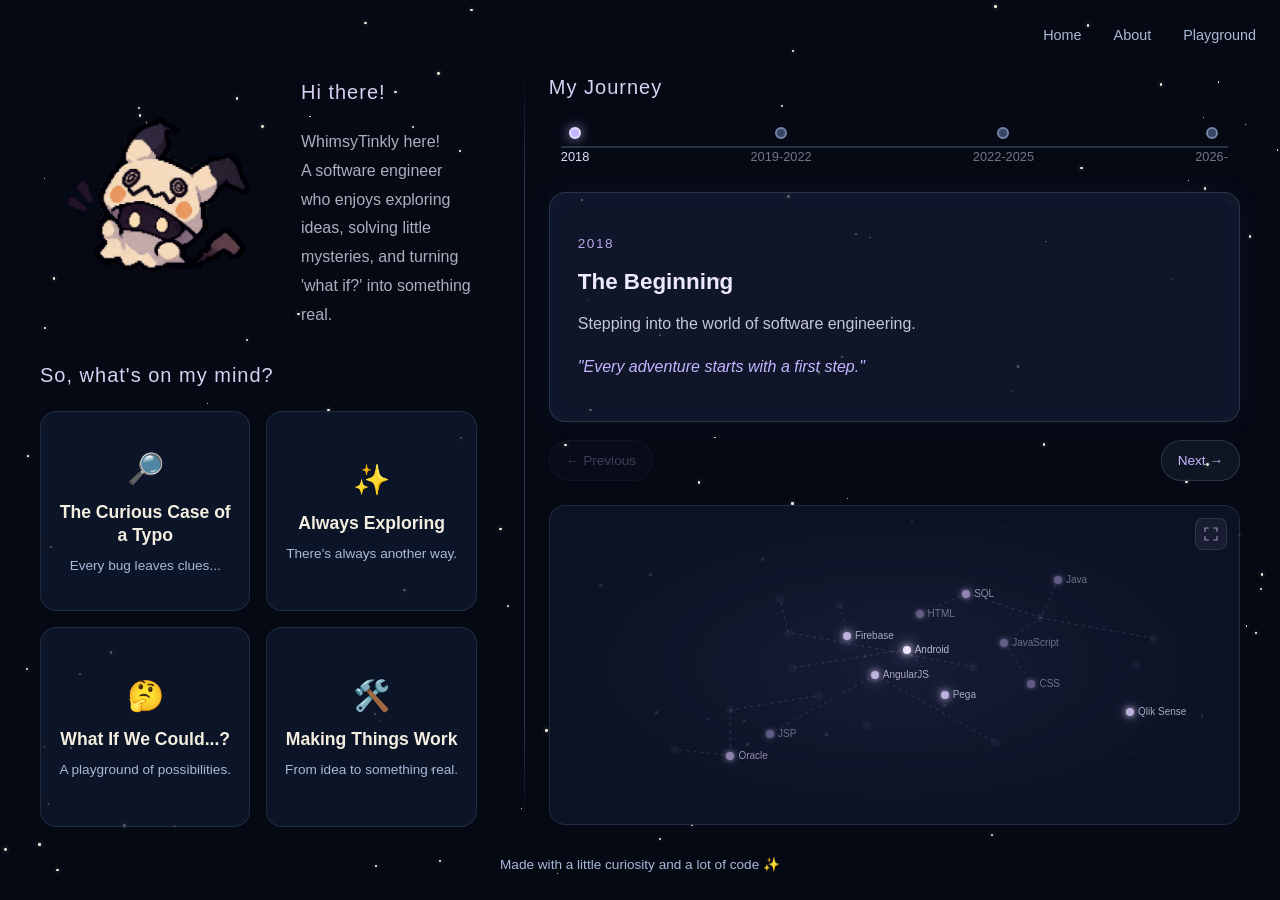
==== about.html @ 20b04a34 "Added about me" ====
<!DOCTYPE html>
<html lang="en">

<head>
    <meta charset="UTF-8">
    <meta name="viewport" content="width=device-width, initial-scale=1.0">
    <title>A Little About Me</title>

    <!-- styles -->
    <link rel="stylesheet" href="css/base.css">
    <link rel="stylesheet" href="css/style.css">
    <link rel="stylesheet" href="css/about.css">
</head>

<body>

    <!-- About page content goes here -->
    <!-- Background -->
    <div id="starfield" aria-hidden="true"></div>
    <div class="shooting-star" aria-hidden="true"></div>

    <!-- Website -->
    <div class="site-wrapper">

        <!-- Navigation -->
        <header class="site-header">
            <nav class="main-nav" aria-label="Main navigation">
                <a href="index.html">Home</a>
                <a href="about.html">About</a>
                <a href="index.html#projects">Playground</a>
            </nav>
        </header>

        <!-- Main content -->
        <main>
            <img class="companion" src="assets/images/companion64.gif" alt="" />
            <section class="about-section">

                <div class="about-layout">

                    <!-- Left column -->
                    <div class="about-left">

                        <!-- Avatar + introduction -->
                        <section class="about-intro">

                            <div class="about-avatar">
                                <img src="assets/images/companion512.gif" alt="My little Mimikyu-inspired avatar">
                            </div>

                            <div class="about-intro-text">
                                <h2>Hi there!</h2>
                                <!-- Introduction goes here -->
                                <p>WhimsyTinkly here! </p>
                                <p>A software engineer who enjoys exploring ideas, solving little mysteries, and turning
                                    'what if?' into something real.
                                </p>
                            </div>

                        </section>

                        <!-- Into My Mind -->
                        <section class="about-mind">
                            <h2>So, what's on my mind?</h2>

                            <div class="mind-grid" id="mind-grid">
                                <!-- Cards will be generated from aboutConstants.js -->
                            </div>
                        </section>

                    </div>

                    <!-- Right column -->
                    <div class="about-right">

                        <!-- My Journey + Tech Galaxy -->
                        <section class="about-journey">
                            <h2>My Journey</h2>

                            <!-- Chapter selector -->
                            <div class="journey-timeline" id="journey-timeline">
                            </div>

                            <!-- Chapter content -->
                            <div class="journey-card" id="journey-card">
                                <div class="journey-card-content" id="journey-card-content">
                                    <span class="journey-year" id="journey-year"></span>
                                    <h3 id="journey-title"></h3>
                                    <p id="journey-description"></p>
                                    <p class="journey-quote" id="journey-quote"></p>
                                </div>
                            </div>

                            <!-- Navigation -->
                            <div class="journey-navigation">
                                <button type="button" id="journey-prev" aria-label="Previous chapter">
                                    ← Previous
                                </button>
                                <button type="button" id="journey-next" aria-label="Next chapter">
                                    Next →
                                </button>
                            </div>

                            <!-- Technology galaxy -->
                            <div class="tech-galaxy" id="tech-galaxy">
                            </div>
                        </section>

                    </div>

                </div>

            </section>


        </main>

        <!-- Footer -->
        <footer class="site-footer">
            <p>Made with a little curiosity and a lot of code ✨</p>
        </footer>

    </div>

    <!-- About page scripts -->
    <script src="js/main.js"></script>
    <script src="js/aboutConstants.js"></script>
    <script src="js/journeyConstants.js"></script>
    <script src="js/about.js"></script>
</body>

</html>
---- css/base.css ----
/* ========================================
   WHIMSY PORTFOLIO — BASE STYLES
   ======================================== */

:root {
    /* Background colours */
    --color-background: #050914;
    --color-panel: 16, 26, 48;

    /* Text colours */
    --color-text: #F3EEDF;
    --color-text-muted: #A9B9D8;

    /* Accent colours */
    --color-blue: #8FAED8;
    --color-lavender: #B8A9D9;
    --color-gold: #D9C99D;

    /* Panel appearance */
    --panel-opacity: 0.70;
    --panel-radius: 16px;

    /* General spacing */
    --page-padding: 24px;

    /* Transitions */
    --transition-fast: 0.2s ease;
    --transition-normal: 0.4s ease;
}


/* Basic reset */
* {
    box-sizing: border-box;
    margin: 0;
    padding: 0;
}


/* Page defaults */
html {
    scroll-behavior: smooth;
}

body {
    min-height: 100vh;
    background-color: var(--color-background);
    color: var(--color-text);

    font-family: Arial, sans-serif;
    line-height: 1.6;
}


/* Links */
a {
    color: inherit;
    text-decoration: none;
}


/* Images */
img {
    max-width: 100%;
    display: block;
}


/* Buttons */
button {
    font: inherit;
    cursor: pointer;
}
---- css/style.css ----
/* ========================================
   WHIMSY PORTFOLIO — MAIN STYLES
   ======================================== */

/* Background layer for our stars */
#starfield {
    position: fixed;
    inset: 0;
    overflow: hidden;
    pointer-events: none;
    z-index: 0;
}

/* Keep website content above the stars */
.site-wrapper {
    position: relative;
    z-index: 1;
    min-height: 100vh;
    display: flex;
    flex-direction: column;
}

/* Navigation */
.site-header {
    width: 100%;
    padding: 24px var(--page-padding);
    display: flex;
    justify-content: flex-end;
}

.main-nav {
    display: flex;
    align-items: center;
    gap: 32px;
    flex-wrap: wrap;
}

.main-nav a {
    color: var(--color-text-muted);
    font-size: 0.9rem;
    transition: color var(--transition-fast);
}

.main-nav a:hover,
.main-nav a:focus-visible {
    color: var(--color-gold);
}

/* Main content area */
main {
    flex: 1;
}

/* Footer */
.site-footer {
    padding: 24px var(--page-padding);
    text-align: center;
    color: var(--color-text-muted);
    font-size: 0.85rem;
}

/* Smaller screens */
@media (max-width: 600px) {
    .site-header {
        justify-content: center;
    }

    .main-nav {
        justify-content: center;
        gap: 16px 24px;
    }
}

/* Stars */
.star {
    position: absolute;
    display: block;
    background-color: #F3EEDF;
    border-radius: 50%;
    box-shadow: 0 0 4px rgba(243, 238, 223, 0.5);

    animation: twinkle 3s ease-in-out infinite alternate;
}

@keyframes twinkle {
    from {
        opacity: var(--star-dim);
    }

    to {
        opacity: var(--star-brightness);
    }
}

.shooting-star {
    position: fixed;
    top: 0;
    left: 0;
    width: 100px;
    height: 2px;
    background: linear-gradient(
        to left,
        rgba(184, 169, 217, 0),
        rgba(143, 174, 216, 0.55),
        #F3EEDF
    );
    border-radius: 50%;
    filter: drop-shadow(0 0 2px #8FAED8);
    opacity: 0;
    pointer-events: none;
    z-index: 0;
}

@keyframes shootingStar {
    0% {
        transform: translate(0, 0) rotate(35deg);
        opacity: 0;
    }

    10% {
        opacity: 0.7;
    }

    80% {
        opacity: 0.7;
    }

    100% {
        transform: translate(500px, 350px) rotate(35deg);
        opacity: 0;
    }
}


.companion {
    position: fixed;
    width: 48px;
    height: 48px;
    pointer-events: none;
    z-index: 9999;
    opacity: 0;
    transform: translate(8px, 2px);
    transition: opacity 0.2s ease;
}
---- css/about.css ----
/* About page layout */
.about-section {
    width: min(1200px, calc(100% - 48px));
    margin: 0 auto;
}

.about-layout {
    display: grid;
    grid-template-columns: 0.4fr 0.6fr;
    gap: 48px;
}

.about-left,
.about-right {
    display: flex;
    flex-direction: column;
    gap: 24px;
}

.about-left {
    position: relative;
    padding-right: 24px;
}

.about-left::after {
    content: "";
    position: absolute;
    top: 0;
    right: -24px;
    width: 1px;
    height: 100%;

    background: linear-gradient(to bottom,
            transparent,
            rgba(143, 174, 216, 0.3) 15%,
            rgba(143, 174, 216, 0.3) 85%,
            transparent);
}

/* Mobile layout */
@media (max-width: 768px) {
    .about-layout {
        grid-template-columns: 1fr;
    }

    .about-left {
        padding-right: 0;
    }

    .about-left::after {
        display: none;
    }
}


.about-intro {
    min-height: 220px;
}

.about-mind {
    min-height: 300px;
}

.about-journey {
    min-height: 300px;
}

/* About section headings */
.about-left h2,
.about-right h2 {
    margin: 0 0 20px;

    color: #d8d0f2;
    font-size: 1.25rem;
    font-weight: 500;
    letter-spacing: 1px;
}

.about-intro p {
    color: rgba(220, 220, 235, 0.78);
    line-height: 1.8;
}


/* About intro layout */
.about-intro {
    display: flex;
    align-items: center;
    gap: 16px;
    margin-left: -10px;
}

.about-avatar {
    flex: 0 0 250px;
}

.about-avatar img {
    width: 100%;
    aspect-ratio: 1 / 1;
    object-fit: cover;
    border-radius: 16px;
}

.about-intro-text {
    flex: 1;
    min-width: 0;
    padding: 5px;
}

/* Mind grid layout */
.mind-grid {
    display: grid;
    grid-template-columns: repeat(2, 1fr);
    gap: 16px;
}

.mind-card {
    position: relative;
    height: 200px;
    padding: 16px;
    border: 1px solid rgba(143, 174, 216, 0.15);
    border-radius: var(--panel-radius);
    background: rgba(var(--color-panel), var(--panel-opacity));
    color: var(--color-text);
    text-align: left;
    overflow: visible;
    transition: transform var(--transition-fast);
    z-index: 1;
}

.mind-card:hover {
    transform: translateY(-4px);
    z-index: 10;
}

/* Both states occupy the same space */
.mind-card-front,
.mind-card-back {
    position: absolute;
    inset: 16px;
    display: flex;
    flex-direction: column;
    transition: opacity var(--transition-normal),
        transform var(--transition-normal);
}

/* Default state */
.mind-card-front {
    align-items: center;
    justify-content: center;
    text-align: center;
    gap: 8px;
}

.mind-card-front .mind-card-icon {
    font-size: 30px;
}

.mind-card-front h3 {
    font-size: 1.1rem;
    line-height: 1.3;
}

.mind-card-front p {
    color: var(--color-text-muted);
    font-size: 0.85rem;
}

/* Revealed state */
.mind-card-back {
    opacity: 0;
    transform: translateY(8px);
    pointer-events: none;
    gap: 12px;
}

.mind-card-back .mind-card-heading {
    display: flex;
    align-items: center;
    gap: 8px;
}

.mind-card-back .mind-card-heading span {
    font-size: 20px;
    flex-shrink: 0;
}

.mind-card-back h3 {
    font-size: 0.95rem;
    line-height: 1.3;
}

.mind-card-back p {
    color: var(--color-text-muted);
    font-size: 0.85rem;
}

/* Toggle states */
.mind-card.revealed .mind-card-front {
    opacity: 0;
    transform: translateY(-8px);
    pointer-events: none;
}

.mind-card.revealed .mind-card-back {
    opacity: 1;
    transform: translateY(0);
    pointer-events: auto;
}

/* Easter egg tooltip */
.typo-easter-egg {
    position: relative;
    display: inline-block;
    cursor: pointer;
}

.typo-message {
    position: absolute;
    left: 0;
    bottom: calc(100% + 8px);
    z-index: 50;

    padding: 4px 8px;
    border-radius: 8px;
    background: rgba(16, 26, 48, 0.95);
    color: var(--color-gold);
    font-size: 0.75rem;
    white-space: nowrap;

    opacity: 0;
    visibility: hidden;
    transition: opacity var(--transition-fast);
}

.typo-easter-egg:hover .typo-message,
.typo-easter-egg:focus .typo-message,
.typo-easter-egg:focus-within .typo-message {
    opacity: 1;
    visibility: visible;
}

/* Journey timeline */
.journey-timeline {
    display: flex;
    align-items: center;
    justify-content: space-between;
    position: relative;
    margin: 24px 12px;
}

.journey-timeline::before {
    content: "";
    position: absolute;
    top: 50%;
    left: 0;
    right: 0;
    height: 2px;
    background: rgba(143, 174, 216, 0.25);
    transform: translateY(-50%);
}

/* Journey milestones */
.journey-milestone {
    position: relative;
    z-index: 1;

    display: flex;
    flex-direction: column;
    align-items: center;
    gap: 8px;

    padding: 0;
    border: none;
    background: transparent;
    color: rgba(220, 225, 240, 0.5);

    cursor: pointer;
    transition: color 0.3s ease;
}

.journey-milestone-dot {
    width: 12px;
    height: 12px;
    border-radius: 50%;

    background: #39465f;
    border: 2px solid #7185a8;

    transition: all 0.3s ease;
}

.journey-milestone-year {
    font-size: 0.8rem;
    white-space: nowrap;
}

.journey-milestone:hover,
.journey-milestone.active {
    color: #e5dcff;
}

.journey-milestone.active .journey-milestone-dot {
    background: #c5b5ff;
    border-color: #e5dcff;
    box-shadow: 0 0 12px rgba(197, 181, 255, 0.8);
}

/* Journey chapter card */
.journey-card {
    position: relative;
    display: flex;
    align-items: center;

    padding: 28px;
    height: 230px;
    box-sizing: border-box;

    background: rgba(20, 29, 52, 0.7);
    border: 1px solid rgba(143, 174, 216, 0.2);
    border-radius: 16px;

    box-shadow:
        0 0 24px rgba(100, 120, 180, 0.08),
        inset 0 0 20px rgba(100, 120, 180, 0.04);
}

.journey-card-content {
    display: flex;
    flex-direction: column;
    gap: 10px;
}

.journey-year {
    color: #b9a8ed;
    font-size: 0.85rem;
    letter-spacing: 1.5px;
}

.journey-card h3 {
    margin: 0;
    color: #eee9ff;
    font-size: 1.4rem;
}

.journey-card p {
    margin: 0;
    line-height: 1.7;
    color: rgba(230, 232, 245, 0.85);
}

.journey-card .journey-quote {
    margin-top: 6px;
    color: #c5b5ff;
    font-style: italic;
}

/* Journey navigation */
.journey-navigation {
    display: flex;
    justify-content: space-between;
    align-items: center;
    margin-top: 18px;
}

.journey-navigation button {
    padding: 9px 16px;

    color: #c5b5ff;
    font-size: 0.85rem;

    background: rgba(143, 174, 216, 0.08);
    border: 1px solid rgba(143, 174, 216, 0.2);
    border-radius: 20px;

    cursor: pointer;
    transition: all 0.25s ease;
}

.journey-navigation button:hover:not(:disabled) {
    color: #eee9ff;
    background: rgba(143, 174, 216, 0.16);
    border-color: rgba(197, 181, 255, 0.5);
    box-shadow: 0 0 12px rgba(143, 174, 216, 0.12);
}

.journey-navigation button:disabled {
    opacity: 0.3;
    cursor: default;
}

/* Journey chapter transitions */
.journey-card-content {
    opacity: 1;
    transform: translateX(0);

    transition:
        opacity 0.5s ease,
        transform 0.5s ease;
}

.journey-card-content.slide-out-left {
    opacity: 0;
    transform: translateX(-35px);
}

.journey-card-content.slide-out-right {
    opacity: 0;
    transform: translateX(35px);
}

.journey-card-content.slide-in-left {
    opacity: 0;
    transform: translateX(-35px);
}

.journey-card-content.slide-in-right {
    opacity: 0;
    transform: translateX(35px);
}


/* Technology galaxy */
.tech-galaxy {
    position: relative;
    width: 100%;
    min-height: 320px;
    margin-top: 24px;
    overflow: hidden;

    background:
        radial-gradient(ellipse at 50% 50%,
            rgba(91, 108, 165, 0.12),
            transparent 70%),
        rgba(13, 20, 39, 0.88);

    border: 1px solid rgba(143, 174, 216, 0.16);
    border-radius: 16px;
}

/* Technology stars */
/* Technology stars */
.tech-star {
    position: absolute;
    width: 8px;
    height: 8px;
    border-radius: 50%;
    transform: translate(-50%, -50%);
    transition:
        opacity 0.5s ease,
        box-shadow 0.5s ease,
        background 0.5s ease;
}

/* Usage brightness */
.tech-star[data-usage="0"] {
    background: #625b78;
    opacity: 0.12;
    box-shadow: 0 0 2px #625b78;
}

.tech-star[data-usage="1"] {
    background: #897da9;
    opacity: 0.35;
    box-shadow: 0 0 4px #897da9;
}

.tech-star[data-usage="2"] {
    background: #a293c8;
    opacity: 0.55;
    box-shadow:
        0 0 4px #a293c8,
        0 0 8px rgba(162, 147, 200, 0.4);
}

.tech-star[data-usage="3"] {
    background: #b8a9d9;
    opacity: 0.75;
    box-shadow:
        0 0 5px #b8a9d9,
        0 0 12px rgba(184, 169, 217, 0.55);
}

.tech-star[data-usage="4"] {
    background: #d0c2f0;
    opacity: 0.9;
    box-shadow:
        0 0 6px #d0c2f0,
        0 0 14px rgba(208, 194, 240, 0.7);
}

.tech-star[data-usage="5"] {
    background: #eee5ff;
    opacity: 1;
    box-shadow:
        0 0 7px #eee5ff,
        0 0 16px rgba(208, 194, 240, 0.85),
        0 0 24px rgba(184, 169, 217, 0.5);
}

/* Constellation connections */
.constellation-layer {
    position: absolute;
    inset: 0;
    width: 100%;
    height: 100%;
    pointer-events: none;
    overflow: visible;
}

.constellation-layer line {
    stroke: rgba(184, 169, 217, 0.22);
    stroke-width: 1;
    stroke-dasharray: 2 5;
    stroke-linecap: round;
}

/* Technology labels */
.tech-label {
    position: absolute;
    left: 12px;
    top: 50%;
    transform: translateY(-50%);

    color: rgba(220, 213, 240, 0.85);
    font-size: 10px;
    white-space: nowrap;

    opacity: 0;
    pointer-events: none;

    transition: opacity 0.4s ease;
}

/* Show labels for active technologies */
.tech-star[data-usage]:not([data-usage="0"]) .tech-label {
    opacity: 1;
}

/* Galaxy expand button */
.galaxy-expand {
    position: absolute;
    top: 12px;
    right: 12px;
    z-index: 5;

    display: flex;
    align-items: center;
    justify-content: center;

    width: 32px;
    height: 32px;
    padding: 7px;

    color: rgba(208, 194, 240, 0.7);
    background: rgba(184, 169, 217, 0.08);
    border: 1px solid rgba(184, 169, 217, 0.15);
    border-radius: 8px;

    cursor: pointer;
    transition: all 0.25s ease;
}

.galaxy-expand svg {
    width: 100%;
    height: 100%;
}

.galaxy-expand:hover {
    color: #eee5ff;
    background: rgba(184, 169, 217, 0.18);
    border-color: rgba(184, 169, 217, 0.35);
}

/* Full-screen galaxy */
.tech-galaxy.is-fullscreen {
    position: fixed;
    inset: 0;
    z-index: 9999;

    width: 100vw;
    height: 100vh;
    min-height: 100vh;
    margin: 0;

    border-radius: 0;
    border: none;
    background:
        radial-gradient(ellipse at 50% 50%,
            rgba(91, 108, 165, 0.16),
            transparent 75%),
        rgba(8, 13, 29, 0.98);
}

/* Prevent background scrolling */
body.galaxy-open {
    overflow: hidden;
}

/* Full-screen galaxy labels */
.tech-galaxy.is-fullscreen .tech-label {
    opacity: 1;
    font-size: 18px;
    left: 20px;
}
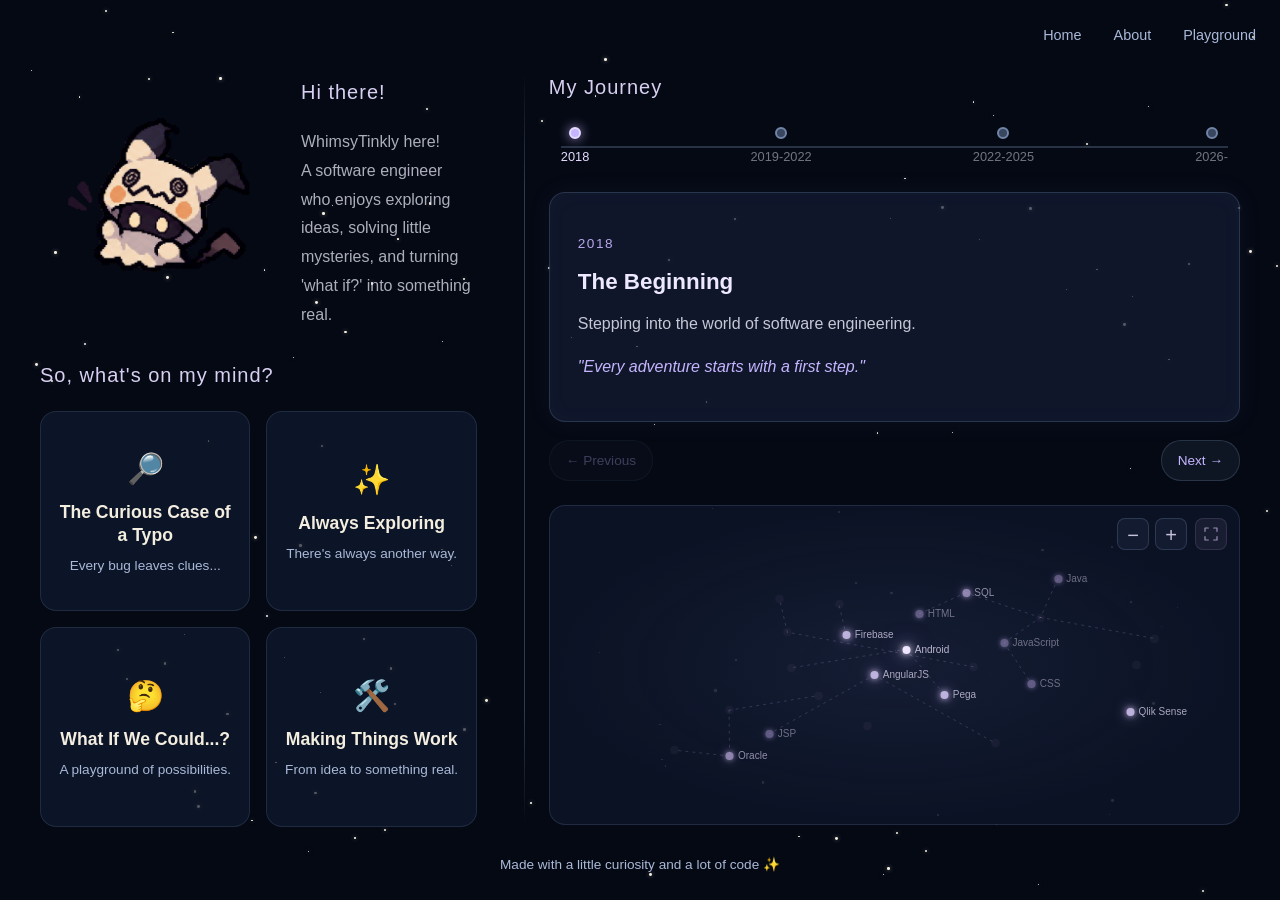
==== commit 80881ae4: "added favicon" ====
--- a/about.html
+++ b/about.html
@@ -5,6 +5,7 @@
     <meta charset="UTF-8">
     <meta name="viewport" content="width=device-width, initial-scale=1.0">
     <title>A Little About Me</title>
+    <link rel="icon" type="image/png" href="assets/images/favicon.png">
 
     <!-- styles -->
     <link rel="stylesheet" href="css/base.css">
--- a/css/about.css
+++ b/css/about.css
@@ -50,6 +50,26 @@
     .about-left::after {
         display: none;
     }
+
+    .about-intro {
+        flex-direction: column;
+        align-items: center;
+        margin-left: 0;
+        text-align: center;
+    }
+
+    .about-avatar {
+        flex: none;
+        width: 180px;
+    }
+
+    .about-intro-text {
+        width: 100%;
+    }
+
+    .mind-card-back {
+        overflow-y: auto;
+    }
 }
 
 
@@ -92,6 +112,7 @@
 
 .about-avatar {
     flex: 0 0 250px;
+    width: 250px;
 }
 
 .about-avatar img {
@@ -240,6 +261,8 @@
     visibility: visible;
 }
 
+
+
 /* Journey timeline */
 .journey-timeline {
     display: flex;
@@ -438,7 +461,6 @@
     border-radius: 16px;
 }
 
-/* Technology stars */
 /* Technology stars */
 .tech-star {
     position: absolute;
@@ -572,6 +594,31 @@
     border-color: rgba(184, 169, 217, 0.35);
 }
 
+.galaxy-zoom-controls {
+    position: absolute;
+    top: 12px;
+    right: 52px;
+    z-index: 5;
+    display: flex;
+    gap: 6px;
+}
+
+.galaxy-zoom-controls button {
+    width: 32px;
+    height: 32px;
+    border: 1px solid rgba(143, 174, 216, 0.2);
+    border-radius: 8px;
+    background: rgba(20, 29, 52, 0.9);
+    color: rgba(220, 213, 240, 0.9);
+    font-size: 20px;
+    cursor: pointer;
+    transition: background 0.2s ease;
+}
+
+.galaxy-zoom-controls button:hover {
+    background: rgba(91, 108, 165, 0.35);
+}
+
 /* Full-screen galaxy */
 .tech-galaxy.is-fullscreen {
     position: fixed;
@@ -602,4 +649,27 @@
     opacity: 1;
     font-size: 18px;
     left: 20px;
+}
+
+.galaxy-world {
+    position: absolute;
+    --galaxy-width: 691px;
+    --galaxy-height: 320px;
+    width: var(--galaxy-width);
+    height: var(--galaxy-height);
+    left: 50%;
+    top: 50%;
+    transform: translate(calc(-50% + var(--galaxy-x, 0px)),
+            calc(-50% + var(--galaxy-y, 0px))) scale(var(--galaxy-zoom, 1));
+    cursor: grab;
+    touch-action: none;
+}
+
+.tech-galaxy.is-fullscreen .galaxy-world {
+    --galaxy-width: 1000px;
+    --galaxy-height: 550px;
+}
+
+.galaxy-world:active {
+    cursor: grabbing;
 }
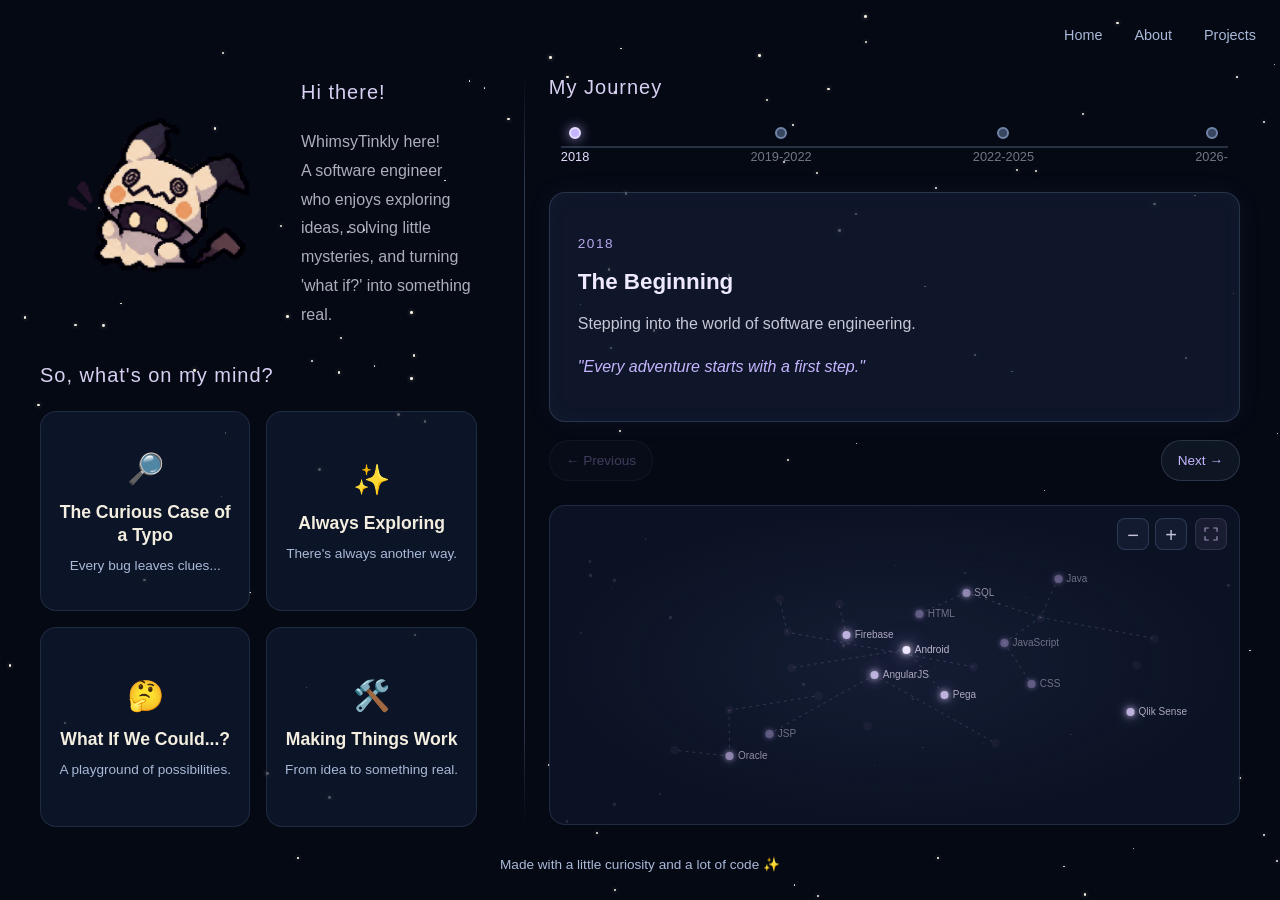
==== commit de7ec5dd: "added projects" ====
--- a/about.html
+++ b/about.html
@@ -28,7 +28,7 @@
             <nav class="main-nav" aria-label="Main navigation">
                 <a href="index.html">Home</a>
                 <a href="about.html">About</a>
-                <a href="index.html#projects">Playground</a>
+                <a href="projects.html">Projects</a>
             </nav>
         </header>
 
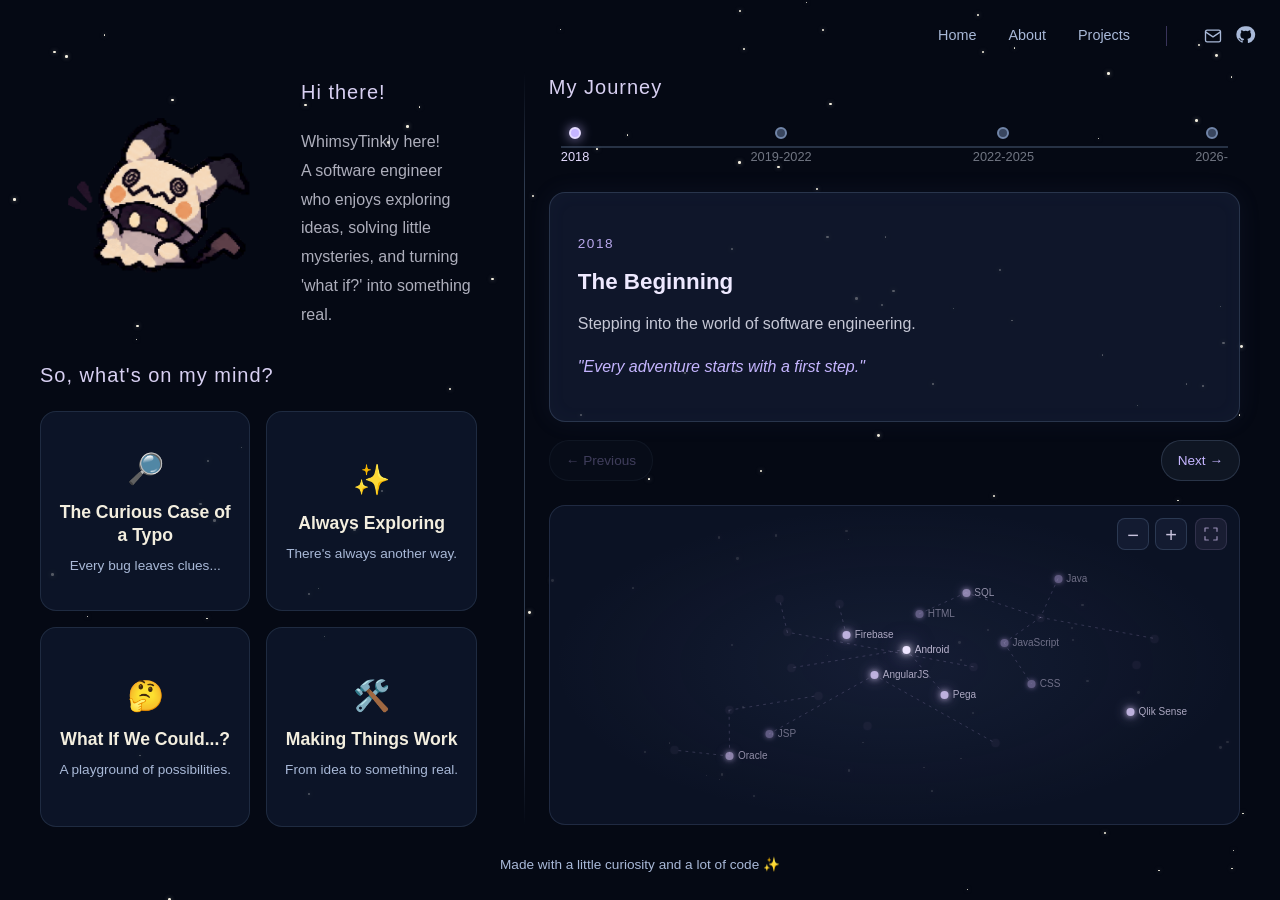
==== commit 4808d2b7: "updated navigations" ====
--- a/about.html
+++ b/about.html
@@ -29,6 +29,25 @@
                 <a href="index.html">Home</a>
                 <a href="about.html">About</a>
                 <a href="projects.html">Projects</a>
+                <span class="nav-divider" aria-hidden="true"></span>
+
+                <div class="nav-socials">
+                    <a href="mailto:whimsytinkly@gmail.com" aria-label="Email me" title="Say hello!">
+                        <svg viewBox="0 0 24 24" width="20" height="20" fill="none" stroke="currentColor"
+                            stroke-width="1.6" stroke-linecap="round" stroke-linejoin="round" aria-hidden="true">
+                            <rect x="3" y="5" width="18" height="14" rx="2" />
+                            <path d="m3 7 9 6 9-6" />
+                        </svg>
+                    </a>
+
+                    <a href="https://github.com/whimsytinkly" target="_blank" rel="noopener noreferrer"
+                        aria-label="GitHub" title="Explore my GitHub">
+                        <svg viewBox="-1 -1 28 28" width="21" height="21" fill="currentColor" aria-hidden="true">
+                            <path
+                                d="M12 .8a11.2 11.2 0 0 0-3.54 21.82c.56.1.76-.24.76-.54v-2.1c-3.1.68-3.76-1.32-3.76-1.32-.5-1.3-1.24-1.64-1.24-1.64-1.02-.7.08-.68.08-.68 1.12.08 1.7 1.16 1.7 1.16 1 .1.76 2.04 3.02 2.04.7 0 1.24-.24 1.58-.56.1-.7.38-1.18.68-1.46-2.48-.28-5.08-1.24-5.08-5.52 0-1.22.44-2.22 1.16-3-.12-.28-.5-1.42.12-2.96 0 0 .94-.3 3.08 1.14a10.7 10.7 0 0 1 5.6 0c2.14-1.44 3.08-1.14 3.08-1.14.62 1.54.24 2.68.12 2.96.72.78 1.16 1.78 1.16 3 0 4.3-2.6 5.24-5.1 5.52.4.34.76 1 .76 2.02v3.02c0 .3.2.66.76.54A11.2 11.2 0 0 0 12 .8Z" />
+                        </svg>
+                    </a>
+                </div>
             </nav>
         </header>
 
--- a/css/style.css
+++ b/css/style.css
@@ -44,6 +44,34 @@
 .main-nav a:hover,
 .main-nav a:focus-visible {
     color: var(--color-gold);
+}
+
+.nav-divider {
+    width: 1px;
+    height: 20px;
+    background: rgba(180, 154, 255, 0.3);
+    margin: 0 4px;
+}
+
+.nav-socials {
+    display: flex;
+    align-items: center;
+    gap: 12px;
+}
+
+.nav-socials a {
+    display: flex;
+    align-items: center;
+    justify-content: center;
+    color: var(--color-text-muted);
+    transition: color var(--transition-fast),
+        filter var(--transition-fast);
+}
+
+.nav-socials a:hover,
+.nav-socials a:focus-visible {
+    color: var(--color-gold);
+    filter: drop-shadow(0 0 5px rgba(180, 154, 255, 0.5));
 }
 
 /* Main content area */
@@ -98,12 +126,10 @@
     left: 0;
     width: 100px;
     height: 2px;
-    background: linear-gradient(
-        to left,
-        rgba(184, 169, 217, 0),
-        rgba(143, 174, 216, 0.55),
-        #F3EEDF
-    );
+    background: linear-gradient(to left,
+            rgba(184, 169, 217, 0),
+            rgba(143, 174, 216, 0.55),
+            #F3EEDF);
     border-radius: 50%;
     filter: drop-shadow(0 0 2px #8FAED8);
     opacity: 0;
